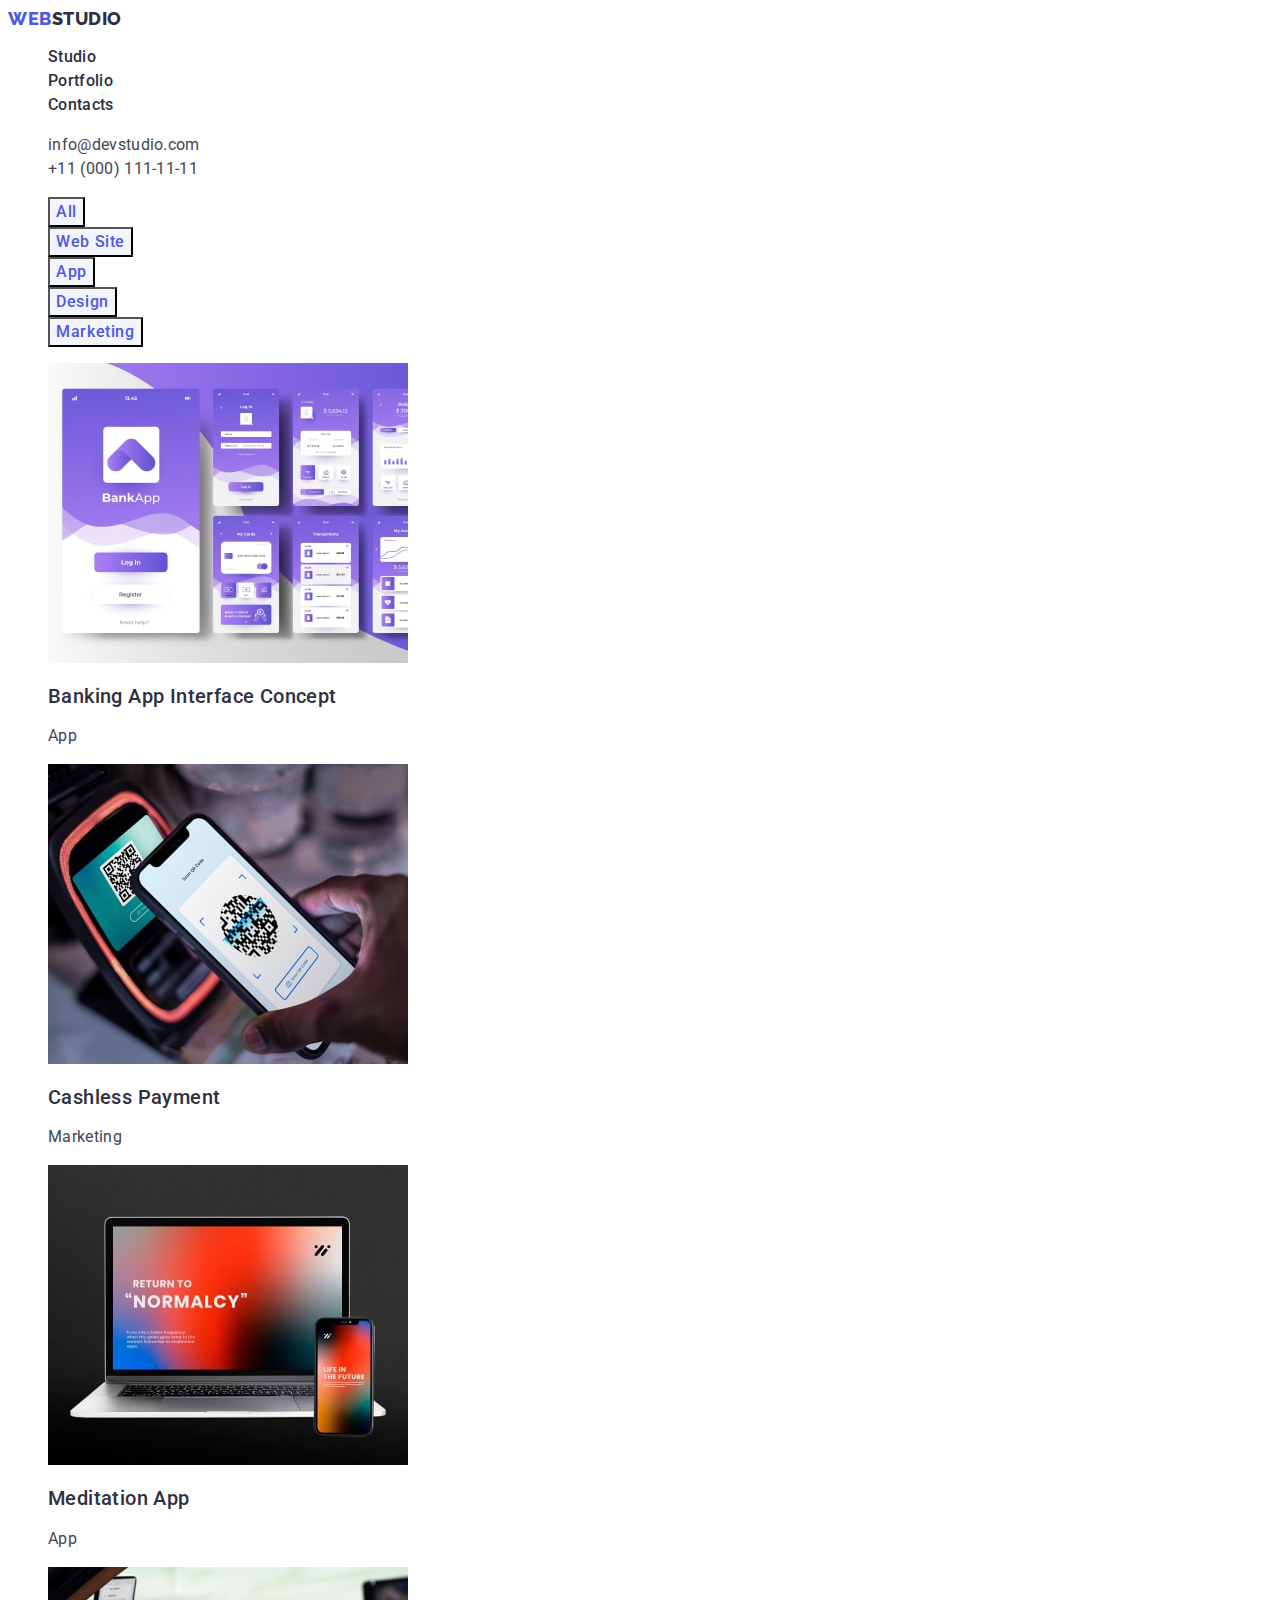
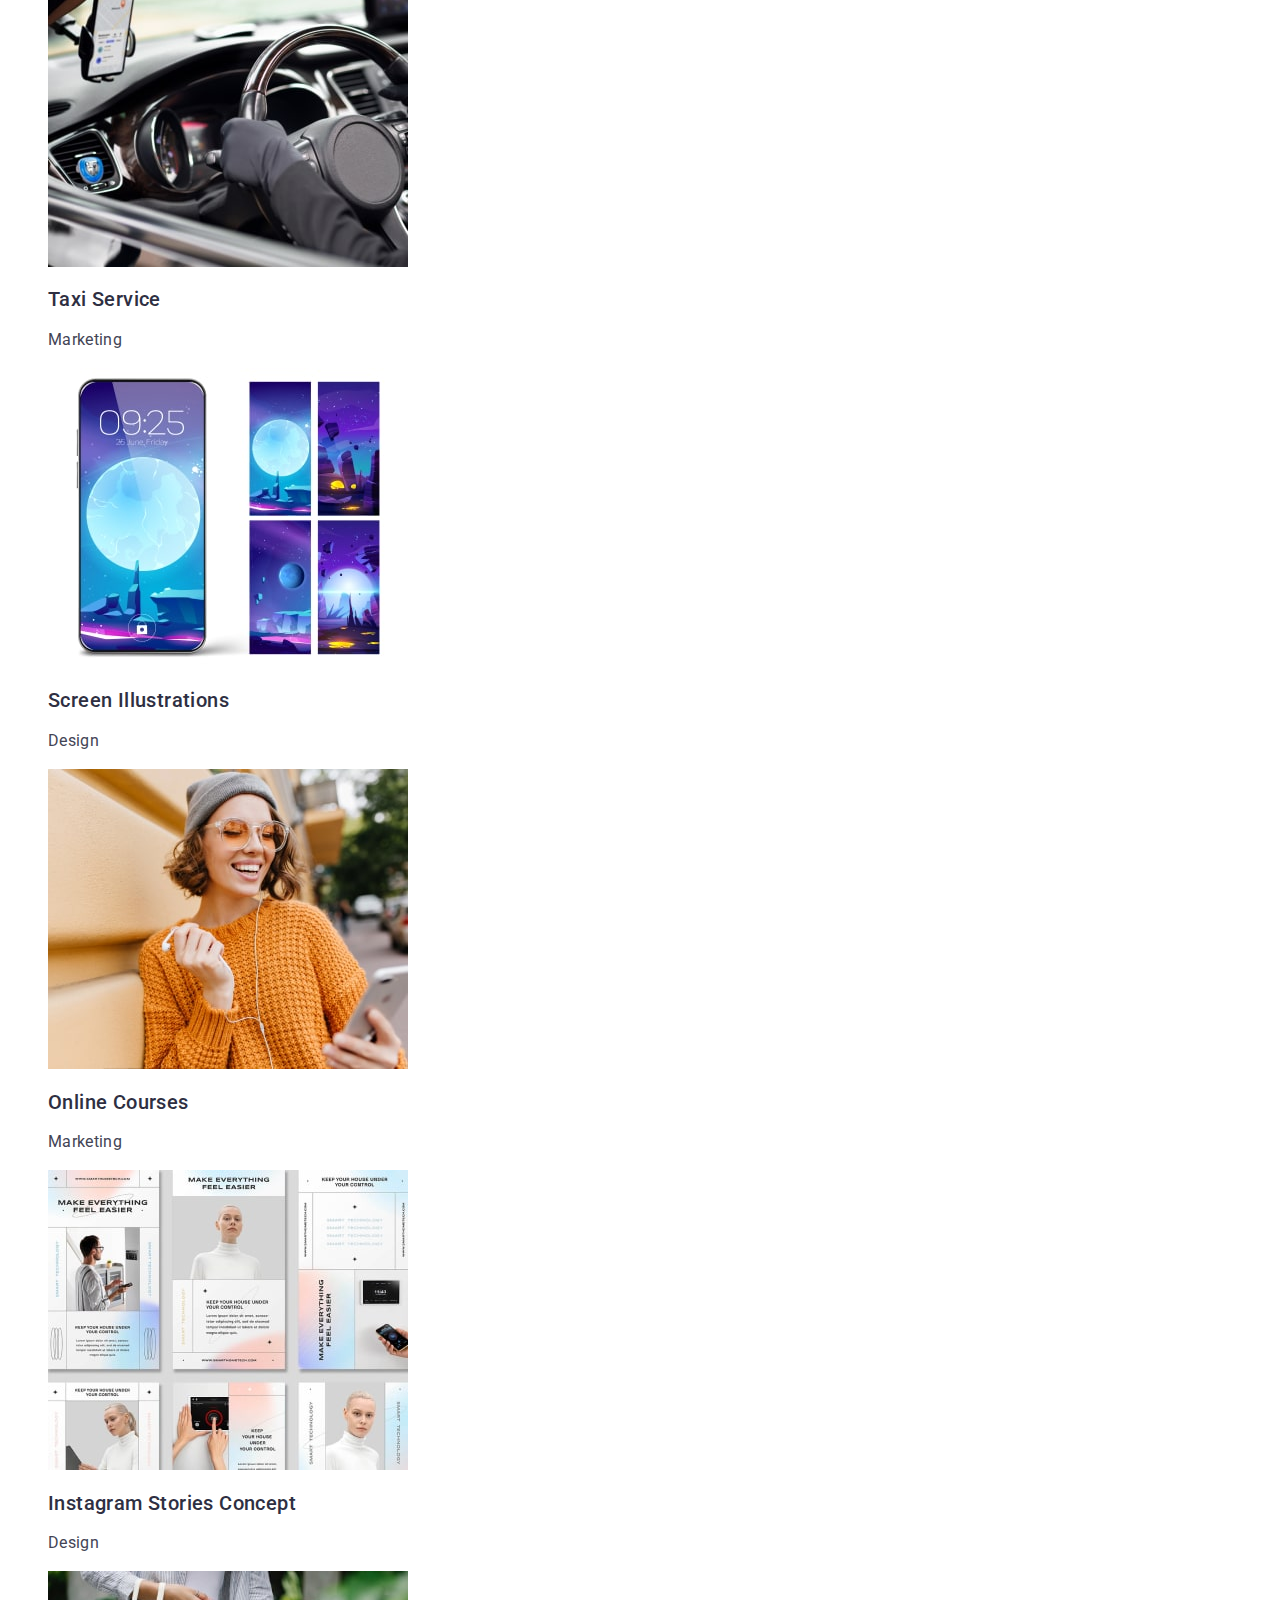
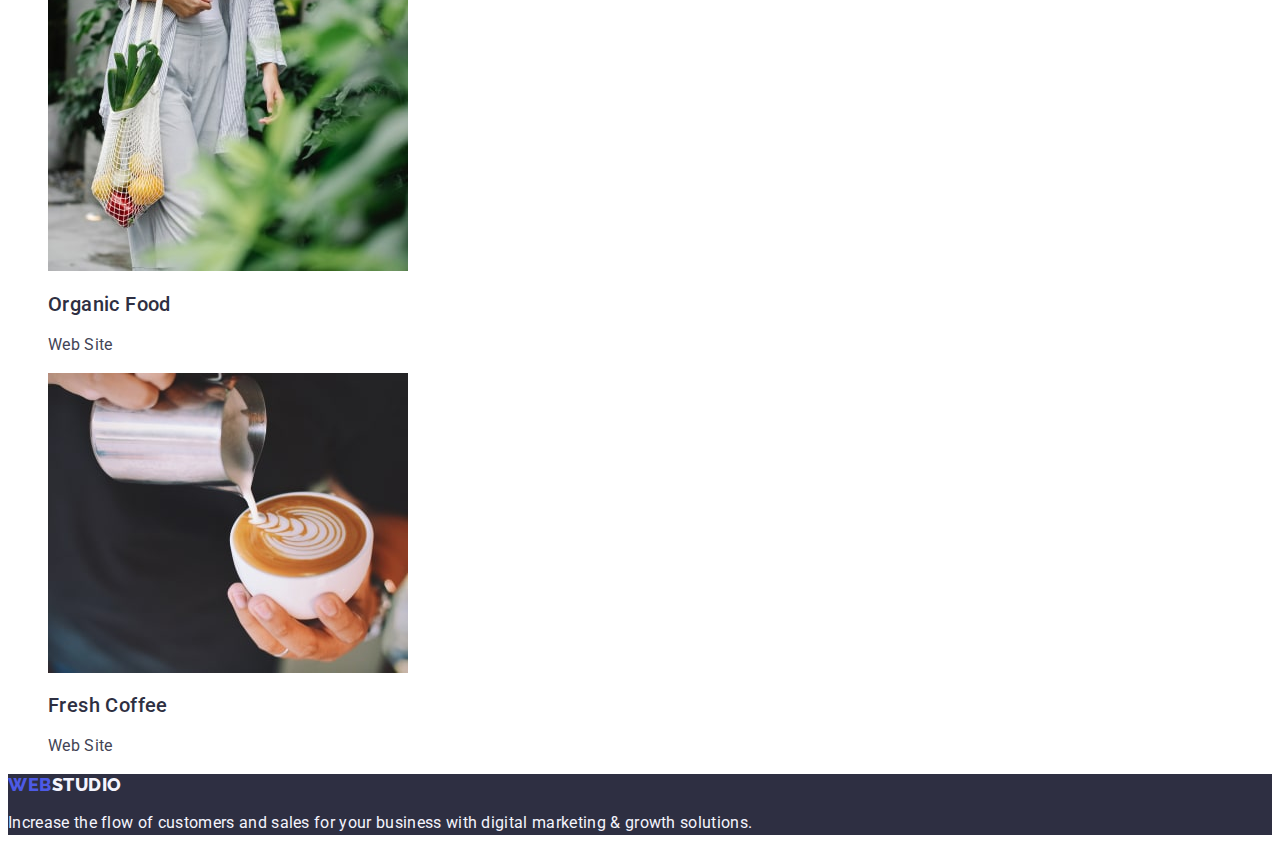
==== portfolio.html @ 7938ede4 "Initial commit" ====
<!DOCTYPE html>
<html lang="en">
  <head>
    <meta charset="UTF-8" />
    <meta http-equiv="X-UA-Compatible" content="IE=edge" />
    <meta name="viewport" content="width=device-width, initial-scale=1.0" />
    <link rel="preconnect" href="https://fonts.googleapis.com" />
    <link rel="preconnect" href="https://fonts.gstatic.com" crossorigin />
    <link
      href="https://fonts.googleapis.com/css2?family=Raleway:wght@800&family=Roboto:ital,wght@0,400;0,500;0,900;1,700&display=swap"
      rel="stylesheet"
    />
    <link rel="stylesheet" href="./css/styles.css" />
    <title>Студія</title>
  </head>
  <body>
    <header>
      <nav class="nav">
        <a class="header-logo link" href="./index.html"
          >Web<span class="header-logo-studio">Studio</span>
        </a>
        <ul class="header-list list">
          <li>
            <a class="navigation-link link" href="./index.html">Studio</a>
          </li>
          <li>
            <a class="navigation-link link" href="./portfolio.html"
              >Portfolio</a
            >
          </li>
          <li><a class="navigation-link link" href="">Contacts</a></li>
        </ul>
      </nav>
      <address class="header-address">
        <ul class="address-list list">
          <li>
            <a class="contacts-link link" href="mailto:info@devstudio.com"
              >info@devstudio.com</a
            >
          </li>
          <li>
            <a class="contacts-link link" href="tel:+110001111111"
              >+11 (000) 111-11-11</a
            >
          </li>
        </ul>
      </address>
    </header>
    <main>
      <section>
        <h1 class="portfolio-hero-header" hidden>Portfolio</h1>
        <ul class="filters-list list">
          <li>
            <button type="button" class="portfolio-button">All</button>
          </li>
          <li>
            <button type="button" class="portfolio-button">Web Site</button>
          </li>
          <li>
            <button type="button" class="portfolio-button">App</button>
          </li>
          <li>
            <button type="button" class="portfolio-button">Design</button>
          </li>
          <li>
            <button type="button" class="portfolio-button">Marketing</button>
          </li>
        </ul>
        <ul class="portfolio-projects-list list">
          <li>
            <a href="" class="portfolio-projets-item link"
              ><img
                src="./images/row1-img1-min.jpg"
                alt="project"
                width="360"
                height="300"
              />
              <h2 class="project-item-header">Banking App Interface Concept</h2>
              <p class="project-item-text">App</p>
            </a>
          </li>
          <li>
            <a href="" class="portfolio-projets-item link">
              <img
                src="./images/row1-img2-min.jpg"
                alt="project"
                width="360"
                height="300"
              />
              <h2 class="project-item-header">Cashless Payment</h2>
              <p class="project-item-text">Marketing</p>
            </a>
          </li>
          <li>
            <a href="" class="portfolio-projets-item link">
              <img
                src="./images/row1-img3-min.jpg"
                alt="project"
                width="360"
                height="300"
              />
              <h2 class="project-item-header">Meditation App</h2>
              <p class="project-item-text">App</p>
            </a>
          </li>
          <li>
            <a href="" class="portfolio-projets-item link"
              ><img
                src="./images/row2-img1-min.jpg"
                alt="project"
                width="360"
                height="300"
              />
              <h2 class="project-item-header">Taxi Service</h2>
              <p class="project-item-text">Marketing</p></a
            >
          </li>
          <li>
            <a href="" class="portfolio-projets-item link"
              ><img
                src="./images/row2-img2-min.jpg"
                alt="project"
                width="360"
                height="300"
              />
              <h2 class="project-item-header">Screen Illustrations</h2>
              <p class="project-item-text">Design</p></a
            >
          </li>
          <li>
            <a href="" class="portfolio-projets-item link"
              ><img
                src="./images/row2-img3-min.jpg"
                alt="project"
                width="360"
                height="300"
              />
              <h2 class="project-item-header">Online Courses</h2>
              <p class="project-item-text">Marketing</p></a
            >
          </li>
          <li>
            <a href="" class="portfolio-projets-item link"
              ><img
                src="./images/row3-img1-min.jpg"
                alt="project"
                width="360"
                height="300"
              />
              <h2 class="project-item-header">Instagram Stories Concept</h2>
              <p class="project-item-text">Design</p></a
            >
          </li>
          <li>
            <a href="" class="portfolio-projets-item link">
              <img
                src="./images/row3-img2-min.jpg"
                alt="project"
                width="360"
                height="300"
              />
              <h2 class="project-item-header">Organic Food</h2>
              <p class="project-item-text">Web Site</p>
            </a>
          </li>
          <li>
            <a href="" class="portfolio-projets-item link">
              <img
                src="./images/row3-img3-min.jpg"
                alt="project"
                width="360"
                height="300"
              />
              <h2 class="project-item-header">Fresh Coffee</h2>
              <p class="project-item-text">Web Site</p></a
            >
          </li>
        </ul>
      </section>
    </main>
    <footer class="footer">
      <a class="header-logo link" href="./index.html"
        >Web<span class="footer-logo-studio">Studio</span></a
      >
      <p class="footer-text">
        Increase the flow of customers and sales for your business with digital
        marketing & growth solutions.
      </p>
    </footer>
  </body>
</html>
---- css/styles.css ----
:root {
  --color-navy-blue: #2e2f42;
  --color-cloud: #f4f4fd;
  --color-white: #ffffff;
  --color-ocean: #404bbf;
  --color-iris: #4d5ae5;
  --color-slate: #434455;
}

body {
  font-family: "Roboto", sans-serif;
  color: var(--color-slate);
  background-color: var(--color-white);
}
/* inherit - наследование свойств родителя */
.list {
  list-style: none;
}

.link {
  text-decoration: none;
}

.header-logo {
  font-family: "Raleway", sans-serif;
  font-weight: 800;
  font-size: 18px;
  line-height: 1.17;
  /* display: flex;
  align-items: center; */
  letter-spacing: 0.03em;
  text-transform: uppercase;
  color: var(--color-iris);
}

.header-logo-studio {
  color: var(--color-navy-blue);
}
.navigation-link {
  font-weight: 500;
  font-size: 16px;
  line-height: 1.5;
  letter-spacing: 0.02em;
  color: var(--color-navy-blue);
}

.navigation-link:is(:hover, :focus) {
  color: var(--color-ocean);
}

.header-address {
  font-style: normal;
}
.contacts-link {
  font-family: "Roboto";
  /* font-weight: 400; */
  font-size: 16px;
  line-height: 1.5;
  letter-spacing: 0.02em;
  color: var(--color-slate);
}

.contacts-link:is(:hover, :focus) {
  color: var(--color-ocean);
}

.hero {
  /* width: 1440px;
  height: 600px;
  left: 0px;
  top: 72px; */
  background: var(--color-navy-blue);
}

.hero-title {
  font-weight: 700;
  font-size: 56px;
  line-height: 1.07;
  text-align: center;
  letter-spacing: 0.02em;
  text-transform: capitalize;
  color: var(--color-white);
}

.button {
  font-family: inherit;
  font-weight: 500;
  font-size: 16px;
  line-height: 1.5;
  letter-spacing: 0.04em;
  color: var(--color-white);
  background: var(--color-iris);
  cursor: pointer;
}

.button:is(:hover, :focus) {
  background: var(--color-ocean);
}

.advantages-title {
  font-weight: 500;
  font-size: 20px;
  line-height: 1.2;
  letter-spacing: 0.02em;
  color: var(--color-navy-blue);
}

.advantages-content {
  font-size: 16px;
  line-height: 1.5;
  letter-spacing: 0.02em;
  color: var(--color-slate);
}

.section-projects-header {
  font-weight: 700;
  font-size: 36px;
  line-height: 1.11;
  text-align: center;
  letter-spacing: 0.02em;
  text-transform: capitalize;
  color: var(--color-navy-blue);
}

.section-team {
  background-color: var(--color-cloud);
}

.team-main-header {
  font-weight: 700;
  font-size: 36px;
  line-height: 1.11;
  text-align: center;
  letter-spacing: 0.02em;
  text-transform: capitalize;
  color: var(--color-navy-blue);
}

.team-list-item {
  background-color: var(--color-white);
}

.team-item-header {
  font-weight: 500;
  font-size: 20px;
  line-height: 1.2;
  /* text-align: center; */
  letter-spacing: 0.02em;
  color: var(--color-navy-blue);
}

.team-item-text {
  /* font-weight: 400; */
  font-size: 16px;
  line-height: 1.5;
  /* text-align: center; */
  letter-spacing: 0.02em;
  color: var(--color-slate);
}

.footer {
  background: var(--color-navy-blue);
}

.footer-logo-studio {
  color: var(--color-cloud);
}

.footer-text {
  /* font-weight: 400; */
  font-size: 16px;
  line-height: 1.5;
  letter-spacing: 0.02em;
  color: var(--color-cloud);
}

/* portfolio */
.portfolio-hero-header {
}
.filters-header {
}
.filters-list {
}

.portfolio-button {
  font-family: "Roboto", sans-serif;
  font-weight: 500;
  font-size: 16px;
  line-height: 1.5;
  /* display: flex;
  align-items: center;
  text-align: center; */
  letter-spacing: 0.04em;
  /* IRIS */
  color: var(--color-iris);
  background: var(--color-cloud);
  cursor: pointer;
}

.portfolio-button:is(:hover, :focus) {
  color: var(--color-white);

  background: var(--color-ocean);
}

.portfolio-projects-header {
}
.portfolio-projects-list {
}
.portfolio-projets-item {
}
.project-item-header {
  font-weight: 500;
  font-size: 20px;
  line-height: 1.2;
  letter-spacing: 0.02em;
  color: var(--color-navy-blue);
}
.project-item-text {
  font-size: 16px;
  line-height: 1.5;
  letter-spacing: 0.02em;
  color: var(--color-slate);
}
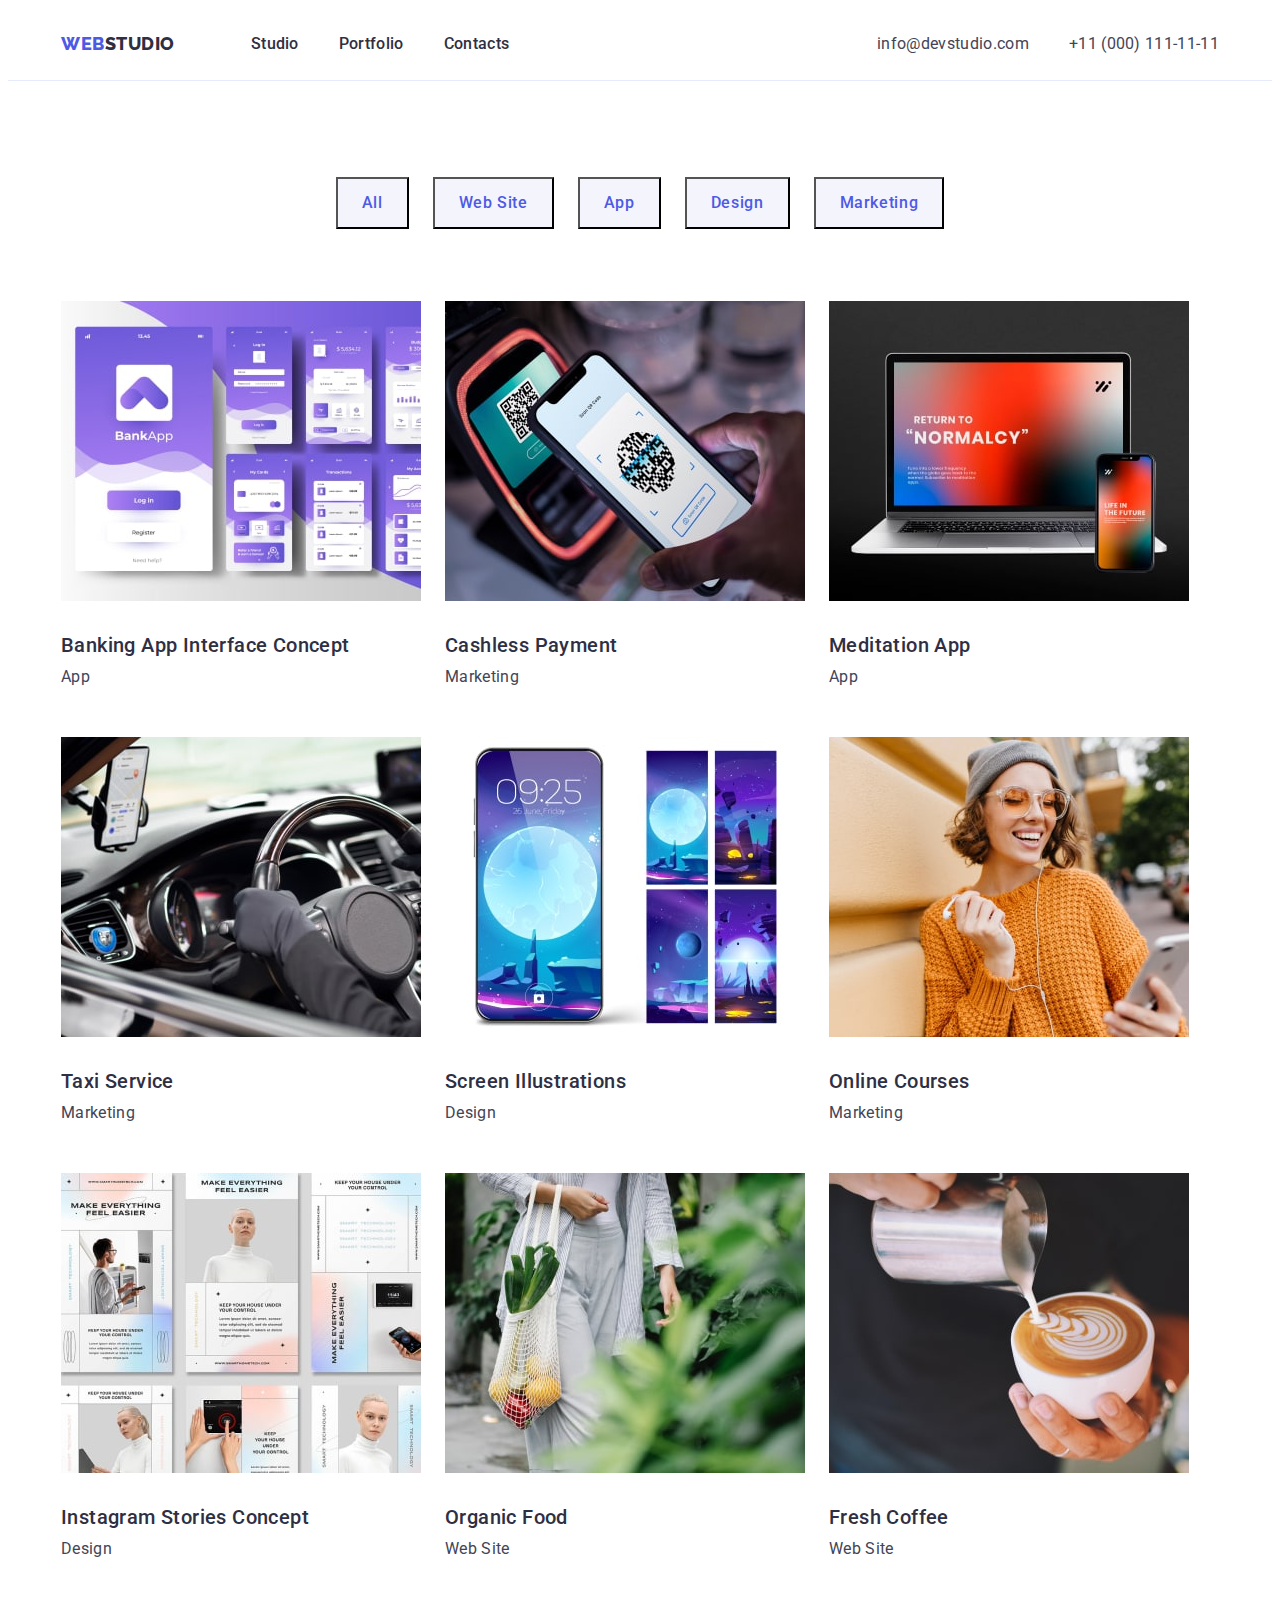
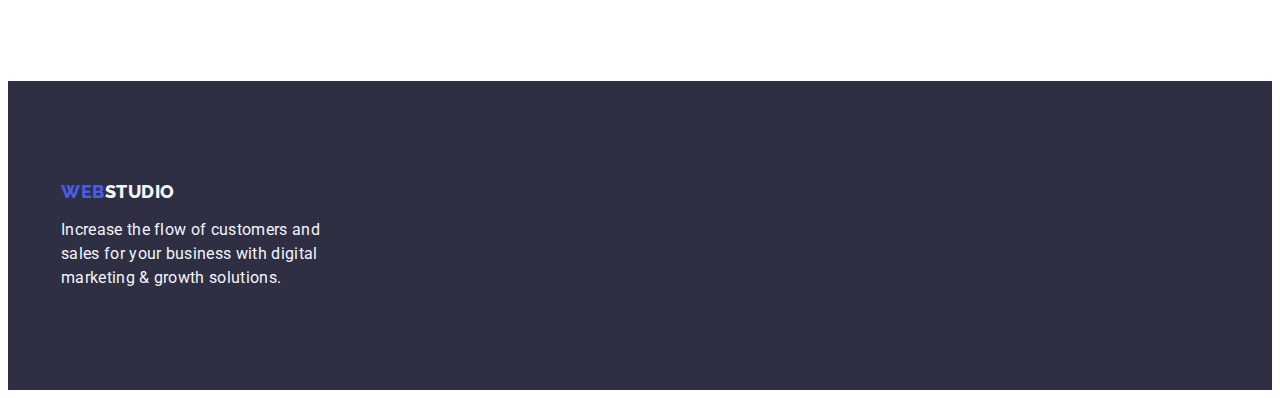
==== commit 093347ff: "test1" ====
--- a/portfolio.html
+++ b/portfolio.html
@@ -7,185 +7,201 @@
     <link rel="preconnect" href="https://fonts.googleapis.com" />
     <link rel="preconnect" href="https://fonts.gstatic.com" crossorigin />
     <link
-      href="https://fonts.googleapis.com/css2?family=Raleway:wght@800&family=Roboto:ital,wght@0,400;0,500;0,900;1,700&display=swap"
+      href="https://fonts.googleapis.com/css2?family=Raleway:wght@800&family=Roboto:wght@400;500;700;900&display=swap"
       rel="stylesheet"
     />
+    <link
+      rel="stylesheet"
+      href="https://cdnjs.cloudflare.com/ajax/libs/modern-normalize/1.1.0/modern-normalize.min.css"
+      integrity="sha512-wpPYUAdjBVSE4KJnH1VR1HeZfpl1ub8YT/NKx4PuQ5NmX2tKuGu6U/JRp5y+Y8XG2tV+wKQpNHVUX03MfMFn9Q=="
+      crossorigin="anonymous"
+      referrerpolicy="no-referrer"
+    />
+
     <link rel="stylesheet" href="./css/styles.css" />
     <title>Студія</title>
   </head>
   <body>
-    <header>
-      <nav class="nav">
-        <a class="header-logo link" href="./index.html"
-          >Web<span class="header-logo-studio">Studio</span>
-        </a>
-        <ul class="header-list list">
-          <li>
-            <a class="navigation-link link" href="./index.html">Studio</a>
-          </li>
-          <li>
-            <a class="navigation-link link" href="./portfolio.html"
-              >Portfolio</a
-            >
-          </li>
-          <li><a class="navigation-link link" href="">Contacts</a></li>
-        </ul>
-      </nav>
-      <address class="header-address">
-        <ul class="address-list list">
-          <li>
-            <a class="contacts-link link" href="mailto:info@devstudio.com"
-              >info@devstudio.com</a
-            >
-          </li>
-          <li>
-            <a class="contacts-link link" href="tel:+110001111111"
-              >+11 (000) 111-11-11</a
-            >
-          </li>
-        </ul>
-      </address>
+    <header class="header">
+      <div class="container header-style">
+        <nav class="nav">
+          <a class="header-logo link" href="./index.html"
+            >Web<span class="header-logo-studio">Studio</span>
+          </a>
+          <ul class="header-list list">
+            <li class="item">
+              <a class="navigation-link link" href="./index.html">Studio</a>
+            </li>
+            <li class="item">
+              <a class="navigation-link link" href="./portfolio.html"
+                >Portfolio</a
+              >
+            </li class="item">
+            <li><a class="navigation-link link" href="">Contacts</a></li>
+          </ul>
+        </nav>
+        <address class="header-address">
+          <ul class="address-list list">
+            <li class="item">
+              <a class="contacts-link link" href="mailto:info@devstudio.com"
+                >info@devstudio.com</a
+              >
+            </li>
+            <li class="item">
+              <a class="contacts-link link" href="tel:+110001111111"
+                >+11 (000) 111-11-11</a
+              >
+            </li>
+          </ul>
+        </address>
+      </div>
     </header>
     <main>
-      <section>
-        <h1 class="portfolio-hero-header" hidden>Portfolio</h1>
-        <ul class="filters-list list">
-          <li>
-            <button type="button" class="portfolio-button">All</button>
-          </li>
-          <li>
-            <button type="button" class="portfolio-button">Web Site</button>
-          </li>
-          <li>
-            <button type="button" class="portfolio-button">App</button>
-          </li>
-          <li>
-            <button type="button" class="portfolio-button">Design</button>
-          </li>
-          <li>
-            <button type="button" class="portfolio-button">Marketing</button>
-          </li>
-        </ul>
-        <ul class="portfolio-projects-list list">
-          <li>
-            <a href="" class="portfolio-projets-item link"
-              ><img
-                src="./images/row1-img1-min.jpg"
-                alt="project"
-                width="360"
-                height="300"
-              />
-              <h2 class="project-item-header">Banking App Interface Concept</h2>
-              <p class="project-item-text">App</p>
-            </a>
-          </li>
-          <li>
-            <a href="" class="portfolio-projets-item link">
-              <img
-                src="./images/row1-img2-min.jpg"
-                alt="project"
-                width="360"
-                height="300"
-              />
-              <h2 class="project-item-header">Cashless Payment</h2>
-              <p class="project-item-text">Marketing</p>
-            </a>
-          </li>
-          <li>
-            <a href="" class="portfolio-projets-item link">
-              <img
-                src="./images/row1-img3-min.jpg"
-                alt="project"
-                width="360"
-                height="300"
-              />
-              <h2 class="project-item-header">Meditation App</h2>
-              <p class="project-item-text">App</p>
-            </a>
-          </li>
-          <li>
-            <a href="" class="portfolio-projets-item link"
-              ><img
-                src="./images/row2-img1-min.jpg"
-                alt="project"
-                width="360"
-                height="300"
-              />
-              <h2 class="project-item-header">Taxi Service</h2>
-              <p class="project-item-text">Marketing</p></a
-            >
-          </li>
-          <li>
-            <a href="" class="portfolio-projets-item link"
-              ><img
-                src="./images/row2-img2-min.jpg"
-                alt="project"
-                width="360"
-                height="300"
-              />
-              <h2 class="project-item-header">Screen Illustrations</h2>
-              <p class="project-item-text">Design</p></a
-            >
-          </li>
-          <li>
-            <a href="" class="portfolio-projets-item link"
-              ><img
-                src="./images/row2-img3-min.jpg"
-                alt="project"
-                width="360"
-                height="300"
-              />
-              <h2 class="project-item-header">Online Courses</h2>
-              <p class="project-item-text">Marketing</p></a
-            >
-          </li>
-          <li>
-            <a href="" class="portfolio-projets-item link"
-              ><img
-                src="./images/row3-img1-min.jpg"
-                alt="project"
-                width="360"
-                height="300"
-              />
-              <h2 class="project-item-header">Instagram Stories Concept</h2>
-              <p class="project-item-text">Design</p></a
-            >
-          </li>
-          <li>
-            <a href="" class="portfolio-projets-item link">
-              <img
-                src="./images/row3-img2-min.jpg"
-                alt="project"
-                width="360"
-                height="300"
-              />
-              <h2 class="project-item-header">Organic Food</h2>
-              <p class="project-item-text">Web Site</p>
-            </a>
-          </li>
-          <li>
-            <a href="" class="portfolio-projets-item link">
-              <img
-                src="./images/row3-img3-min.jpg"
-                alt="project"
-                width="360"
-                height="300"
-              />
-              <h2 class="project-item-header">Fresh Coffee</h2>
-              <p class="project-item-text">Web Site</p></a
-            >
-          </li>
-        </ul>
+      <section class="portfolio-projects-section">
+        <div class="container">
+          <h1 class="visually-hidden">Portfolio</h1>
+          <ul class="filters-list list">
+            <li>
+              <button type="button" class="portfolio-button">All</button>
+            </li>
+            <li>
+              <button type="button" class="portfolio-button">Web Site</button>
+            </li>
+            <li>
+              <button type="button" class="portfolio-button">App</button>
+            </li>
+            <li>
+              <button type="button" class="portfolio-button">Design</button>
+            </li>
+            <li>
+              <button type="button" class="portfolio-button">Marketing</button>
+            </li>
+          </ul>
+          <ul class="portfolio-projects-list list">
+            <li class = "item-portfolio">
+              <a href="" class="portfolio-projets-item link"
+                ><img
+                  src="./images/row1-img1-min.jpg"
+                  alt="project"
+                  width="360"
+                  height="300"
+                />
+                <h2 class="project-item-header">Banking App Interface Concept</h2>
+                <p class="project-item-text">App</p>
+              </a>
+            </li>
+            <li class = "item-portfolio">
+              <a href="" class="portfolio-projets-item link">
+                <img
+                  src="./images/row1-img2-min.jpg"
+                  alt="project"
+                  width="360"
+                  height="300"
+                />
+                <h2 class="project-item-header">Cashless Payment</h2>
+                <p class="project-item-text">Marketing</p>
+              </a>
+            </li>
+            <li class = "item-portfolio">
+              <a href="" class="portfolio-projets-item link">
+                <img
+                  src="./images/row1-img3-min.jpg"
+                  alt="project"
+                  width="360"
+                  height="300"
+                />
+                <h2 class="project-item-header">Meditation App</h2>
+                <p class="project-item-text">App</p>
+              </a>
+            </li>
+            <li class = "item-portfolio">
+              <a href="" class="portfolio-projets-item link"
+                ><img
+                  src="./images/row2-img1-min.jpg"
+                  alt="project"
+                  width="360"
+                  height="300"
+                />
+                <h2 class="project-item-header">Taxi Service</h2>
+                <p class="project-item-text">Marketing</p></a
+              >
+            </li>
+            <li class = "item-portfolio">
+              <a href="" class="portfolio-projets-item link"
+                ><img
+                  src="./images/row2-img2-min.jpg"
+                  alt="project"
+                  width="360"
+                  height="300"
+                />
+                <h2 class="project-item-header">Screen Illustrations</h2>
+                <p class="project-item-text">Design</p></a
+              >
+            </li>
+            <li class = "item-portfolio">
+              <a href="" class="portfolio-projets-item link"
+                ><img
+                  src="./images/row2-img3-min.jpg"
+                  alt="project"
+                  width="360"
+                  height="300"
+                />
+                <h2 class="project-item-header">Online Courses</h2>
+                <p class="project-item-text">Marketing</p></a
+              >
+            </li>
+            <li class = "item-portfolio">
+              <a href="" class="portfolio-projets-item link"
+                ><img
+                  src="./images/row3-img1-min.jpg"
+                  alt="project"
+                  width="360"
+                  height="300"
+                />
+                <h2 class="project-item-header">Instagram Stories Concept</h2>
+                <p class="project-item-text">Design</p></a
+              >
+            </li>
+            <li class = "item-portfolio">
+              <a href="" class="portfolio-projets-item link">
+                <img
+                  src="./images/row3-img2-min.jpg"
+                  alt="project"
+                  width="360"
+                  height="300"
+                />
+                <h2 class="project-item-header">Organic Food</h2>
+                <p class="project-item-text">Web Site</p>
+              </a>
+            </li>
+            <li class = "item-portfolio">
+              <a href="" class="portfolio-projets-item link">
+                <img
+                  src="./images/row3-img3-min.jpg"
+                  alt="project"
+                  width="360"
+                  height="300"
+                />
+                <h2 class="project-item-header">Fresh Coffee</h2>
+                <p class="project-item-text">Web Site</p></a
+              >
+            </li>
+          </ul>
+        </div>
       </section>
     </main>
     <footer class="footer">
-      <a class="header-logo link" href="./index.html"
-        >Web<span class="footer-logo-studio">Studio</span></a
-      >
-      <p class="footer-text">
-        Increase the flow of customers and sales for your business with digital
-        marketing & growth solutions.
-      </p>
+      <div class="container">
+        <div class="footer-block">
+          <a class="header-logo link" href="./index.html"
+            >Web<span class="footer-logo-studio">Studio</span></a
+          >
+          <p class="footer-text">
+            Increase the flow of customers and sales for your business with
+            digital marketing & growth solutions.
+          </p>
+        </div>
+      </div>
     </footer>
   </body>
 </html>
--- a/css/styles.css
+++ b/css/styles.css
@@ -7,6 +7,33 @@
   --color-slate: #434455;
 }
 
+p,
+h1,
+h2,
+h3,
+h4,
+h5,
+h6 {
+  margin: 0;
+}
+
+ul {
+  margin: 0;
+  padding-left: 0;
+}
+
+button {
+  cursor: pointer;
+}
+
+address {
+  font-style: normal;
+}
+
+img {
+  display: block;
+}
+
 body {
   font-family: "Roboto", sans-serif;
   color: var(--color-slate);
@@ -21,6 +48,50 @@
   text-decoration: none;
 }
 
+.visually-hidden {
+  position: absolute;
+  width: 1px;
+  height: 1px;
+  margin: -1px;
+  border: 0;
+  padding: 0;
+  white-space: nowrap;
+  clip-path: inset(100%);
+  clip: rect(0 0 0 0);
+  overflow: hidden;
+}
+
+.header {
+  border-bottom: 1px solid #e7e9fc;
+}
+
+.header-style,
+.nav,
+.header-list,
+.address-list {
+  display: flex;
+  align-items: center;
+  justify-content: space-between;
+}
+
+.header-list {
+  margin-left: 76px;
+}
+.header-list .item:not(:last-child) {
+  margin-right: 40px;
+}
+
+/* .header-list .item:last-child {
+  margin-right: 0;
+} */
+.container {
+  width: 1158px;
+  padding-left: 15px;
+  padding-right: 15px;
+  margin: 0 auto;
+
+  /* outline: 1px solid red; */
+}
 .header-logo {
   font-family: "Raleway", sans-serif;
   font-weight: 800;
@@ -37,6 +108,10 @@
   color: var(--color-navy-blue);
 }
 .navigation-link {
+  display: block;
+  padding-top: 24px;
+  padding-bottom: 24px;
+
   font-weight: 500;
   font-size: 16px;
   line-height: 1.5;
@@ -49,7 +124,12 @@
 }
 
 .header-address {
+  margin-left: auto;
   font-style: normal;
+}
+
+.address-list .item + .item {
+  margin-left: 40px;
 }
 .contacts-link {
   font-family: "Roboto";
@@ -69,20 +149,29 @@
   height: 600px;
   left: 0px;
   top: 72px; */
+  height: 600px;
+  /* padding-top: 188px;
+  padding-bottom: 188px; */
+  text-align: center;
   background: var(--color-navy-blue);
 }
 
 .hero-title {
+  display: block;
+  width: 496px;
+  margin: 0 auto;
+  padding-top: 188px;
   font-weight: 700;
   font-size: 56px;
   line-height: 1.07;
-  text-align: center;
-  letter-spacing: 0.02em;
-  text-transform: capitalize;
+
+  letter-spacing: 0.02em;
+  /* text-transform: capitalize; */
   color: var(--color-white);
 }
 
 .button {
+  margin-top: 48px;
   font-family: inherit;
   font-weight: 500;
   font-size: 16px;
@@ -97,7 +186,18 @@
   background: var(--color-ocean);
 }
 
+.advantages-list {
+  display: flex;
+  justify-content: space-between;
+  padding: 120px 0;
+}
+
+.advantages-item {
+  display: block;
+  width: 264px;
+}
 .advantages-title {
+  margin-bottom: 8px;
   font-weight: 500;
   font-size: 20px;
   line-height: 1.2;
@@ -113,6 +213,7 @@
 }
 
 .section-projects-header {
+  margin-bottom: 72px;
   font-weight: 700;
   font-size: 36px;
   line-height: 1.11;
@@ -122,8 +223,15 @@
   color: var(--color-navy-blue);
 }
 
+.section-projects-list {
+  display: flex;
+  justify-content: space-between;
+  margin-bottom: 120px;
+}
+
 .section-team {
   background-color: var(--color-cloud);
+  padding: 120px 0;
 }
 
 .team-main-header {
@@ -136,6 +244,10 @@
   color: var(--color-navy-blue);
 }
 
+.team-list {
+  display: flex;
+  justify-content: space-between;
+}
 .team-list-item {
   background-color: var(--color-white);
 }
@@ -144,7 +256,7 @@
   font-weight: 500;
   font-size: 20px;
   line-height: 1.2;
-  /* text-align: center; */
+  text-align: center;
   letter-spacing: 0.02em;
   color: var(--color-navy-blue);
 }
@@ -153,7 +265,7 @@
   /* font-weight: 400; */
   font-size: 16px;
   line-height: 1.5;
-  /* text-align: center; */
+  text-align: center;
   letter-spacing: 0.02em;
   color: var(--color-slate);
 }
@@ -162,11 +274,18 @@
   background: var(--color-navy-blue);
 }
 
+.footer-block {
+  display: block;
+  width: 264px;
+  padding: 100px 0;
+}
+
 .footer-logo-studio {
   color: var(--color-cloud);
 }
 
 .footer-text {
+  margin-top: 16px;
   /* font-weight: 400; */
   font-size: 16px;
   line-height: 1.5;
@@ -175,14 +294,23 @@
 }
 
 /* portfolio */
-.portfolio-hero-header {
-}
-.filters-header {
+.portfolio-projects-section {
+  padding-bottom: 120px;
 }
 .filters-list {
+  display: flex;
+  justify-content: center;
+  padding-top: 96px;
+  padding-bottom: 72px;
+}
+
+.filters-list li + li {
+  margin-left: 24px;
 }
 
 .portfolio-button {
+  padding: 12px 24px;
+
   font-family: "Roboto", sans-serif;
   font-weight: 500;
   font-size: 16px;
@@ -203,13 +331,28 @@
   background: var(--color-ocean);
 }
 
-.portfolio-projects-header {
-}
 .portfolio-projects-list {
-}
+  display: flex;
+  flex-wrap: wrap;
+}
+
+.item-portfolio {
+  margin-left: 24px;
+  margin-bottom: 48px;
+}
+
+.item-portfolio:nth-child(3n + 1) {
+  margin-left: 0;
+}
+
+.item-portfolio:nth-last-child(-n + 3) {
+  margin-bottom: 0;
+}
+
 .portfolio-projets-item {
 }
 .project-item-header {
+  margin-top: 32px;
   font-weight: 500;
   font-size: 20px;
   line-height: 1.2;
@@ -217,8 +360,9 @@
   color: var(--color-navy-blue);
 }
 .project-item-text {
-  font-size: 16px;
-  line-height: 1.5;
-  letter-spacing: 0.02em;
-  color: var(--color-slate);
-}
+  margin-top: 8px;
+  font-size: 16px;
+  line-height: 1.5;
+  letter-spacing: 0.02em;
+  color: var(--color-slate);
+}
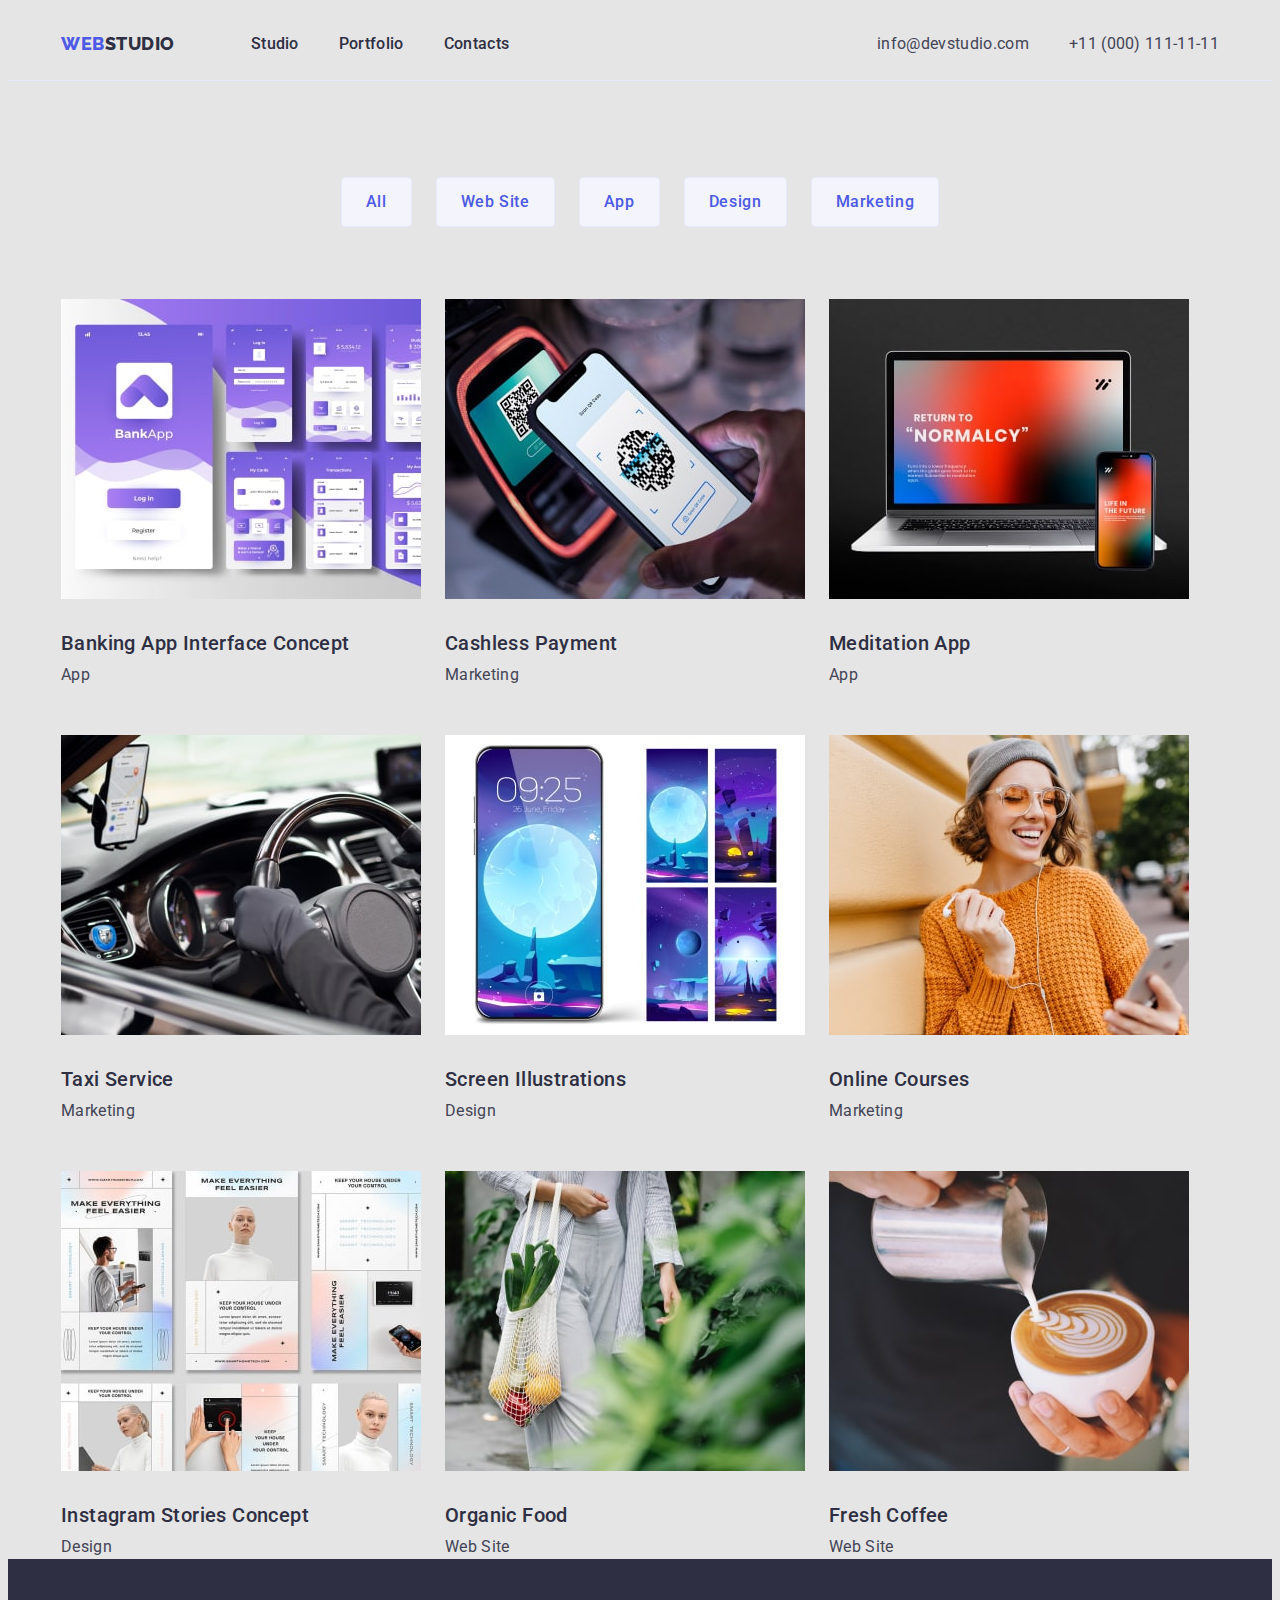
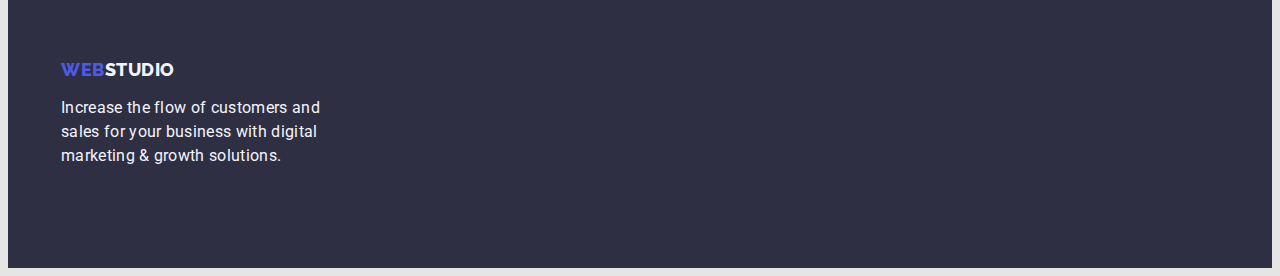
==== commit 6fed2c52: "test4" ====
--- a/portfolio.html
+++ b/portfolio.html
@@ -57,7 +57,7 @@
       </div>
     </header>
     <main>
-      <section class="portfolio-projects-section">
+      <section class="portfolio-projcts-section">
         <div class="container">
           <h1 class="visually-hidden">Portfolio</h1>
           <ul class="filters-list list">
--- a/css/styles.css
+++ b/css/styles.css
@@ -5,6 +5,7 @@
   --color-ocean: #404bbf;
   --color-iris: #4d5ae5;
   --color-slate: #434455;
+  --background-color: #e5e5e5;
 }
 
 p,
@@ -37,7 +38,7 @@
 body {
   font-family: "Roboto", sans-serif;
   color: var(--color-slate);
-  background-color: var(--color-white);
+  background-color: var(--background-color);
 }
 /* inherit - наследование свойств родителя */
 .list {
@@ -322,6 +323,8 @@
   /* IRIS */
   color: var(--color-iris);
   background: var(--color-cloud);
+  border: 1px solid #e7e9fc;
+  border-radius: 4px;
   cursor: pointer;
 }
 
@@ -337,6 +340,8 @@
 }
 
 .item-portfolio {
+  display: block;
+  width: 360px;
   margin-left: 24px;
   margin-bottom: 48px;
 }
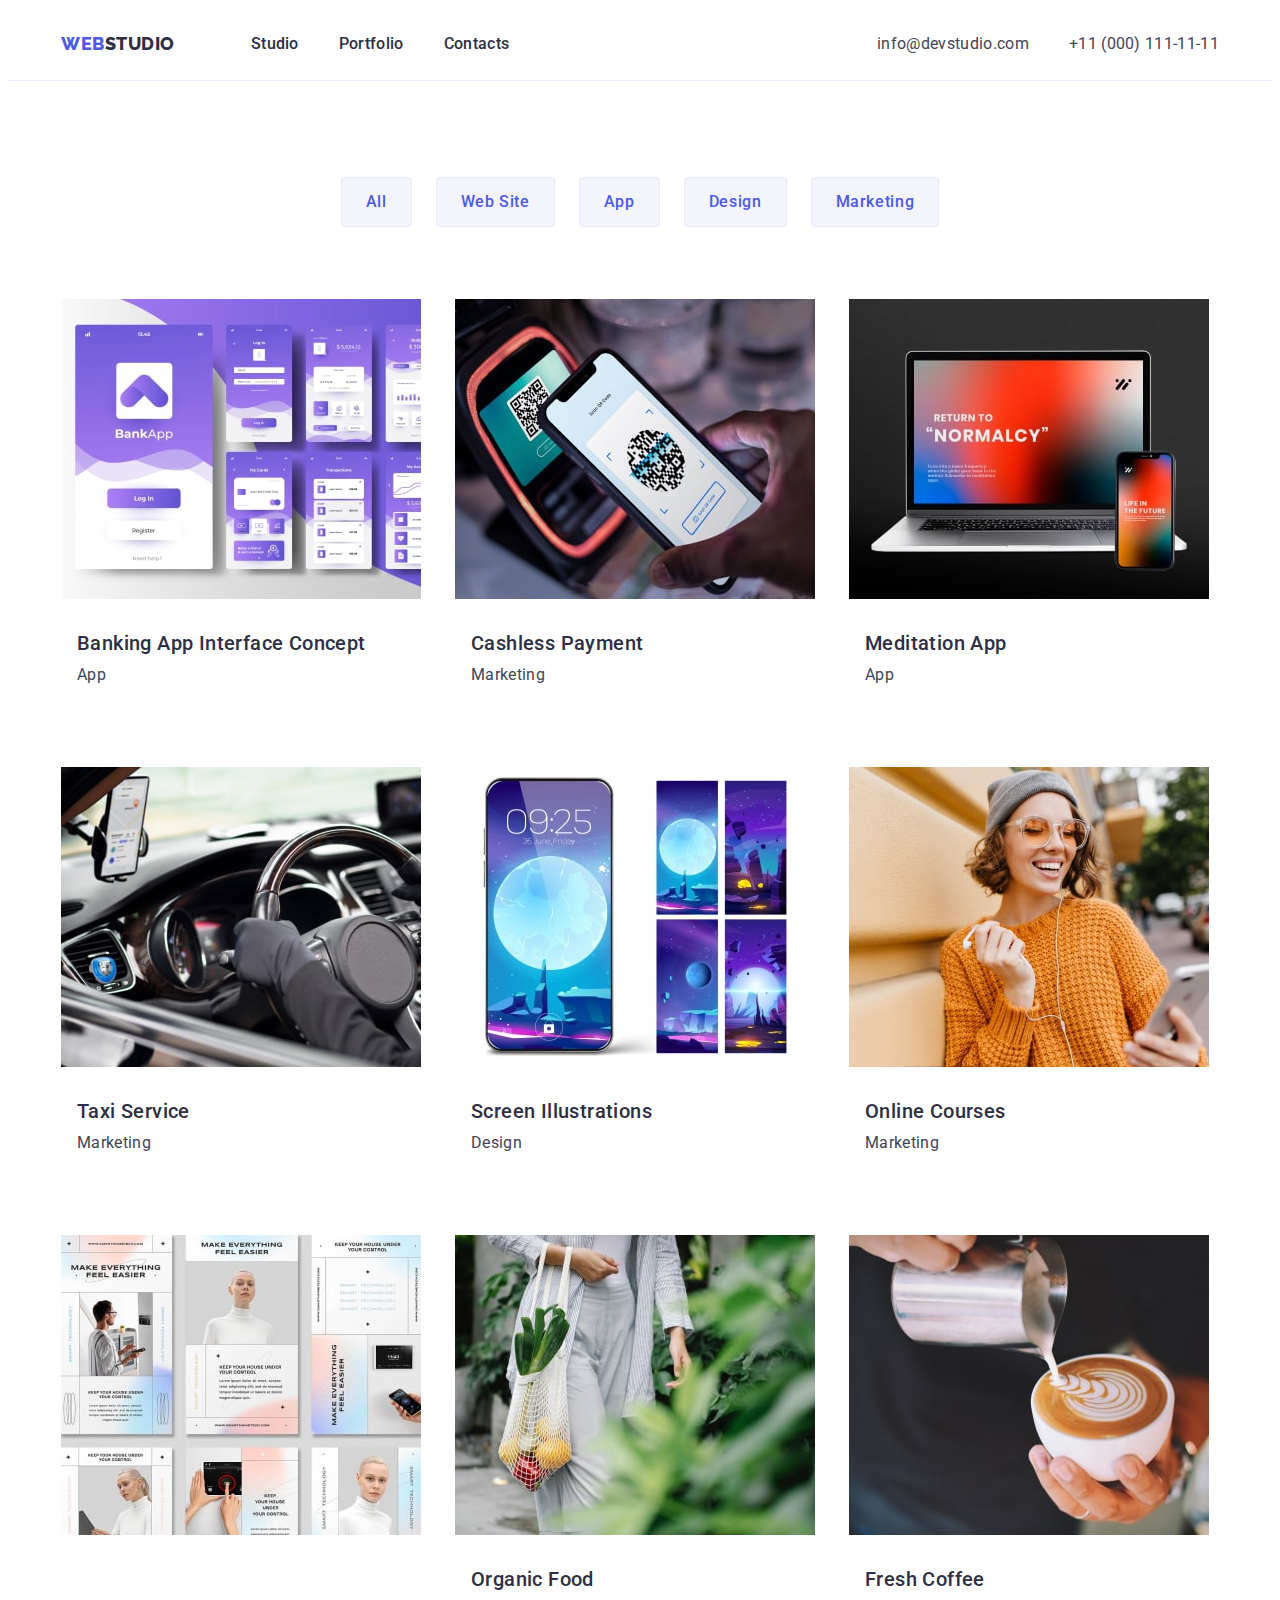
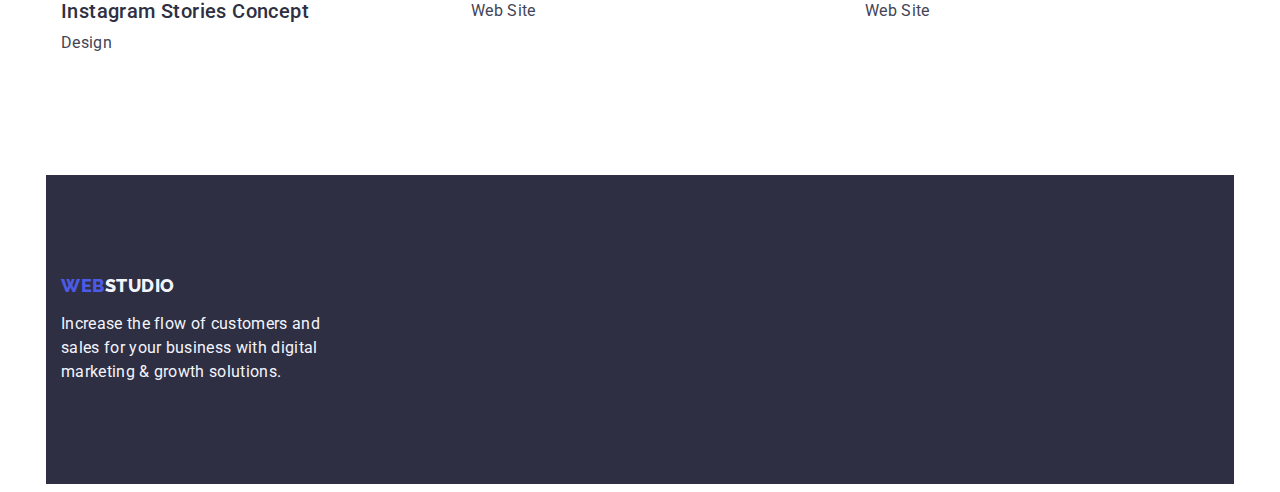
==== commit 4bb43e52: "test9" ====
--- a/portfolio.html
+++ b/portfolio.html
@@ -57,8 +57,8 @@
       </div>
     </header>
     <main>
-      <section class="portfolio-projcts-section">
-        <div class="container">
+      <section class="container portfolio-projects-section">
+        <!-- <div class="container"> -->
           <h1 class="visually-hidden">Portfolio</h1>
           <ul class="filters-list list">
             <li>
@@ -86,8 +86,10 @@
                   width="360"
                   height="300"
                 />
-                <h2 class="project-item-header">Banking App Interface Concept</h2>
-                <p class="project-item-text">App</p>
+                <div class="portfolio-item-container">
+                  <h2 class="project-item-header">Banking App Interface Concept</h2>
+                  <p class="project-item-text">App</p>
+                </div>
               </a>
             </li>
             <li class = "item-portfolio">
@@ -98,8 +100,10 @@
                   width="360"
                   height="300"
                 />
-                <h2 class="project-item-header">Cashless Payment</h2>
-                <p class="project-item-text">Marketing</p>
+                <div class="portfolio-item-container">
+                  <h2 class="project-item-header">Cashless Payment</h2>
+                  <p class="project-item-text">Marketing</p>
+                </div>
               </a>
             </li>
             <li class = "item-portfolio">
@@ -110,8 +114,10 @@
                   width="360"
                   height="300"
                 />
-                <h2 class="project-item-header">Meditation App</h2>
-                <p class="project-item-text">App</p>
+                <div class="portfolio-item-container">
+                  <h2 class="project-item-header">Meditation App</h2>
+                  <p class="project-item-text">App</p>
+                </div>
               </a>
             </li>
             <li class = "item-portfolio">
@@ -122,9 +128,11 @@
                   width="360"
                   height="300"
                 />
-                <h2 class="project-item-header">Taxi Service</h2>
-                <p class="project-item-text">Marketing</p></a
-              >
+                <div class="portfolio-item-container">
+                  <h2 class="project-item-header">Taxi Service</h2>
+                  <p class="project-item-text">Marketing</p>
+                </div>  
+              </a>
             </li>
             <li class = "item-portfolio">
               <a href="" class="portfolio-projets-item link"
@@ -134,9 +142,11 @@
                   width="360"
                   height="300"
                 />
-                <h2 class="project-item-header">Screen Illustrations</h2>
-                <p class="project-item-text">Design</p></a
-              >
+                <div class="portfolio-item-container">
+                  <h2 class="project-item-header">Screen Illustrations</h2>
+                  <p class="project-item-text">Design</p>
+                </div>
+              </a>
             </li>
             <li class = "item-portfolio">
               <a href="" class="portfolio-projets-item link"
@@ -146,9 +156,11 @@
                   width="360"
                   height="300"
                 />
-                <h2 class="project-item-header">Online Courses</h2>
-                <p class="project-item-text">Marketing</p></a
-              >
+                <div class="portfolio-item-container">
+                  <h2 class="project-item-header">Online Courses</h2>
+                  <p class="project-item-text">Marketing</p>
+                </div>
+              </a>
             </li>
             <li class = "item-portfolio">
               <a href="" class="portfolio-projets-item link"
@@ -158,9 +170,11 @@
                   width="360"
                   height="300"
                 />
-                <h2 class="project-item-header">Instagram Stories Concept</h2>
-                <p class="project-item-text">Design</p></a
-              >
+                <div class="portfolio-item-container"></div>
+                  <h2 class="project-item-header">Instagram Stories Concept</h2>
+                  <p class="project-item-text">Design</p>
+                </div>
+              </a>
             </li>
             <li class = "item-portfolio">
               <a href="" class="portfolio-projets-item link">
@@ -170,8 +184,10 @@
                   width="360"
                   height="300"
                 />
-                <h2 class="project-item-header">Organic Food</h2>
-                <p class="project-item-text">Web Site</p>
+                <div class="portfolio-item-container">
+                  <h2 class="project-item-header">Organic Food</h2>
+                  <p class="project-item-text">Web Site</p>
+                </div>
               </a>
             </li>
             <li class = "item-portfolio">
@@ -182,26 +198,29 @@
                   width="360"
                   height="300"
                 />
-                <h2 class="project-item-header">Fresh Coffee</h2>
-                <p class="project-item-text">Web Site</p></a
-              >
-            </li>
-          </ul>
-        </div>
+                <div class="portfolio-item-container">
+                  <h2 class="project-item-header">Fresh Coffee</h2>
+                  <p class="project-item-text">Web Site</p>
+                  </div>
+                  </a
+              >
+            </li>
+          </ul>
+        <!-- </div> -->
       </section>
     </main>
-    <footer class="footer">
-      <div class="container">
+    <footer class="container footer">
+      <!-- <div class="container"> -->
         <div class="footer-block">
           <a class="header-logo link" href="./index.html"
             >Web<span class="footer-logo-studio">Studio</span></a
           >
           <p class="footer-text">
-            Increase the flow of customers and sales for your business with
-            digital marketing & growth solutions.
+            Increase the flow of customers and sales for your business with digital
+            marketing & growth solutions.
           </p>
         </div>
-      </div>
+      <!-- </div> -->
     </footer>
   </body>
 </html>
--- a/css/styles.css
+++ b/css/styles.css
@@ -5,7 +5,6 @@
   --color-ocean: #404bbf;
   --color-iris: #4d5ae5;
   --color-slate: #434455;
-  --background-color: #e5e5e5;
 }
 
 p,
@@ -23,22 +22,16 @@
   padding-left: 0;
 }
 
-button {
-  cursor: pointer;
-}
-
-address {
-  font-style: normal;
-}
-
 img {
   display: block;
+  max-width: 100%;
+  height: auto;
 }
 
 body {
   font-family: "Roboto", sans-serif;
   color: var(--color-slate);
-  background-color: var(--background-color);
+  background-color: var(--color-white);
 }
 /* inherit - наследование свойств родителя */
 .list {
@@ -150,9 +143,9 @@
   height: 600px;
   left: 0px;
   top: 72px; */
-  height: 600px;
-  /* padding-top: 188px;
-  padding-bottom: 188px; */
+  /* height: 600px; */
+  padding-top: 188px;
+  padding-bottom: 188px;
   text-align: center;
   background: var(--color-navy-blue);
 }
@@ -161,7 +154,7 @@
   display: block;
   width: 496px;
   margin: 0 auto;
-  padding-top: 188px;
+  /* padding-top: 188px; */
   font-weight: 700;
   font-size: 56px;
   line-height: 1.07;
@@ -180,6 +173,8 @@
   letter-spacing: 0.04em;
   color: var(--color-white);
   background: var(--color-iris);
+  border-radius: 4px;
+  border-color: transparent;
   cursor: pointer;
 }
 
@@ -187,10 +182,12 @@
   background: var(--color-ocean);
 }
 
+.section-advantages {
+  padding: 120px 0;
+}
 .advantages-list {
   display: flex;
   justify-content: space-between;
-  padding: 120px 0;
 }
 
 .advantages-item {
@@ -213,6 +210,9 @@
   color: var(--color-slate);
 }
 
+.section-projects {
+  padding-bottom: 120px;
+}
 .section-projects-header {
   margin-bottom: 72px;
   font-weight: 700;
@@ -227,12 +227,13 @@
 .section-projects-list {
   display: flex;
   justify-content: space-between;
-  margin-bottom: 120px;
+  /* margin-bottom: 120px; */
 }
 
 .section-team {
   background-color: var(--color-cloud);
-  padding: 120px 0;
+  padding-top: 120px;
+  padding-bottom: 120px;
 }
 
 .team-main-header {
@@ -243,6 +244,8 @@
   letter-spacing: 0.02em;
   text-transform: capitalize;
   color: var(--color-navy-blue);
+
+  margin-bottom: 72px;
 }
 
 .team-list {
@@ -251,8 +254,12 @@
 }
 .team-list-item {
   background-color: var(--color-white);
-}
-
+  border-radius: 0px 0px 4px 4px;
+}
+
+.team-item-block {
+  padding: 32px 0;
+}
 .team-item-header {
   font-weight: 500;
   font-size: 20px;
@@ -273,12 +280,14 @@
 
 .footer {
   background: var(--color-navy-blue);
+  padding-top: 100px;
+  padding-bottom: 100px;
 }
 
 .footer-block {
   display: block;
   width: 264px;
-  padding: 100px 0;
+  /* padding: 100px 0; */
 }
 
 .footer-logo-studio {
@@ -296,13 +305,15 @@
 
 /* portfolio */
 .portfolio-projects-section {
+  padding-top: 96px;
   padding-bottom: 120px;
 }
 .filters-list {
   display: flex;
   justify-content: center;
-  padding-top: 96px;
-  padding-bottom: 72px;
+  margin-bottom: 72px;
+  /* padding-top: 96px;
+  padding-bottom: 72px; */
 }
 
 .filters-list li + li {
@@ -332,32 +343,32 @@
   color: var(--color-white);
 
   background: var(--color-ocean);
+  border-color: transparent;
 }
 
 .portfolio-projects-list {
   display: flex;
   flex-wrap: wrap;
+  gap: 24px;
+  row-gap: 48px;
 }
 
 .item-portfolio {
-  display: block;
-  width: 360px;
-  margin-left: 24px;
-  margin-bottom: 48px;
-}
-
-.item-portfolio:nth-child(3n + 1) {
-  margin-left: 0;
-}
-
-.item-portfolio:nth-last-child(-n + 3) {
-  margin-bottom: 0;
+  /* width: 360px; */
+  flex-basis: calc((100% - 48px) / 3);
+  /* margin-left: 24px;
+  margin-bottom: 48px; */
+}
+
+.portfolio-item-container {
+  padding: 32px 16px;
 }
 
 .portfolio-projets-item {
 }
 .project-item-header {
-  margin-top: 32px;
+  /* margin-top: 32px; */
+  margin-bottom: 8px;
   font-weight: 500;
   font-size: 20px;
   line-height: 1.2;
@@ -365,9 +376,8 @@
   color: var(--color-navy-blue);
 }
 .project-item-text {
-  margin-top: 8px;
-  font-size: 16px;
-  line-height: 1.5;
-  letter-spacing: 0.02em;
-  color: var(--color-slate);
-}
+  font-size: 16px;
+  line-height: 1.5;
+  letter-spacing: 0.02em;
+  color: var(--color-slate);
+}
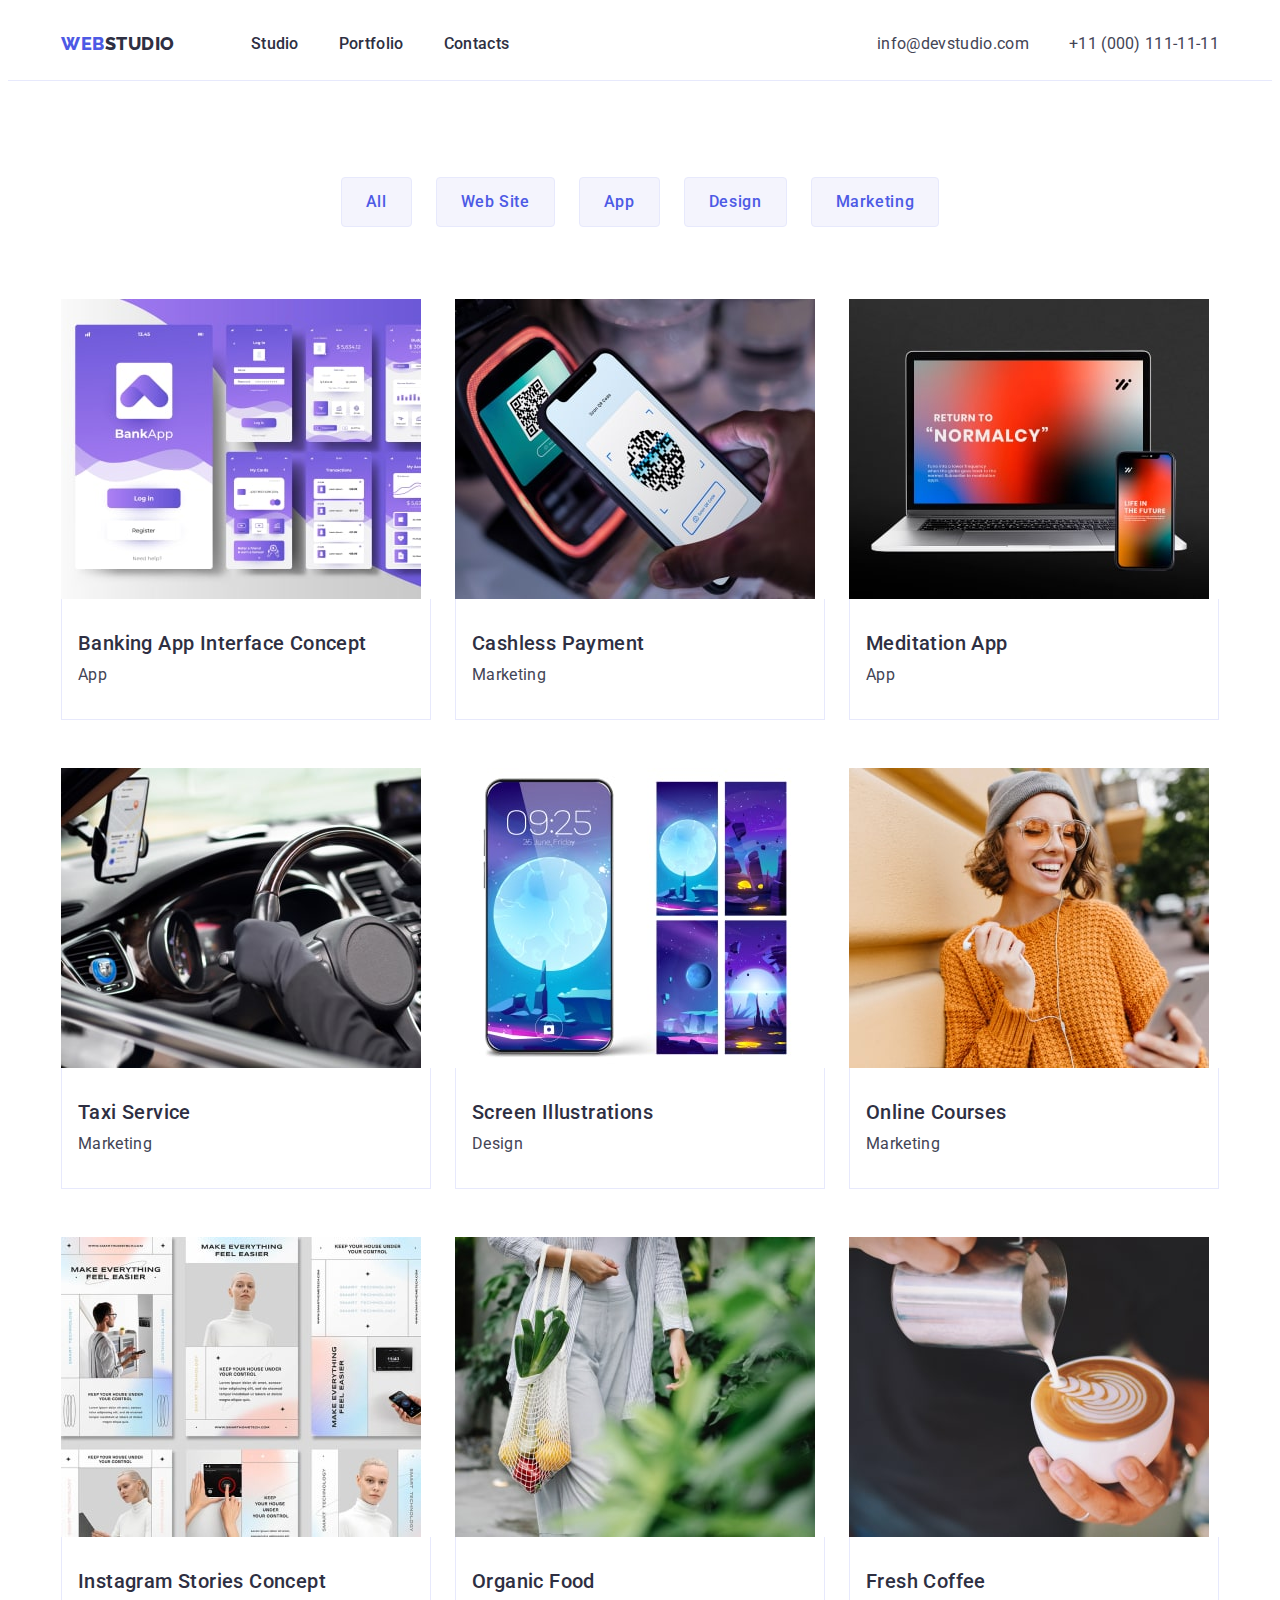
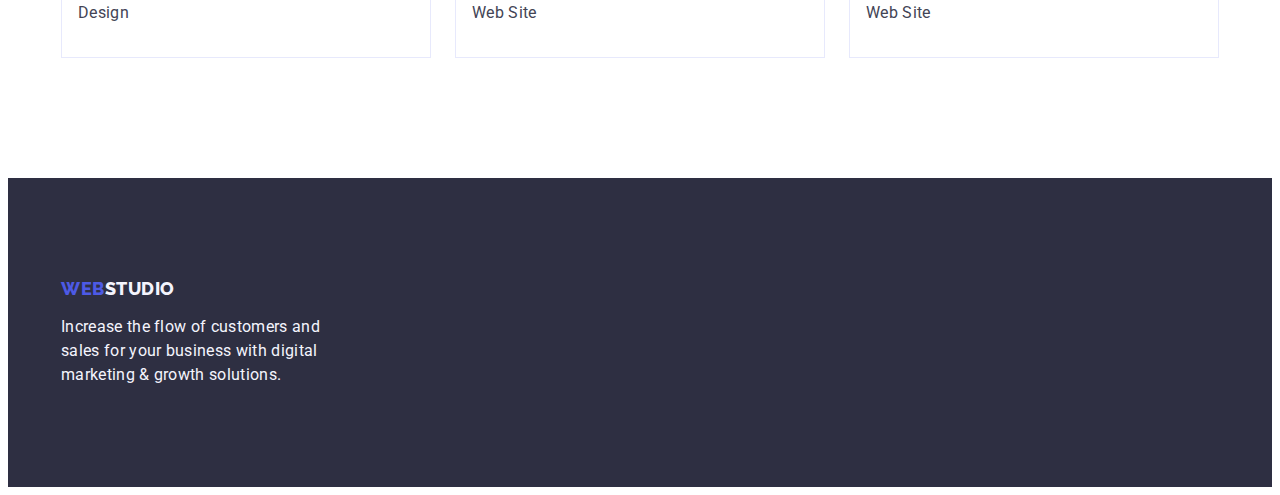
==== commit ecdd82c5: "Update2" ====
--- a/portfolio.html
+++ b/portfolio.html
@@ -57,8 +57,8 @@
       </div>
     </header>
     <main>
-      <section class="container portfolio-projects-section">
-        <!-- <div class="container"> -->
+      <section class="portfolio-projects-section">
+        <div class="container portfolio-projects-container">
           <h1 class="visually-hidden">Portfolio</h1>
           <ul class="filters-list list">
             <li>
@@ -170,7 +170,7 @@
                   width="360"
                   height="300"
                 />
-                <div class="portfolio-item-container"></div>
+                <div class="portfolio-item-container">
                   <h2 class="project-item-header">Instagram Stories Concept</h2>
                   <p class="project-item-text">Design</p>
                 </div>
@@ -206,11 +206,11 @@
               >
             </li>
           </ul>
-        <!-- </div> -->
+        </div>
       </section>
     </main>
-    <footer class="container footer">
-      <!-- <div class="container"> -->
+    <footer class="footer">
+      <div class="container footer-container">
         <div class="footer-block">
           <a class="header-logo link" href="./index.html"
             >Web<span class="footer-logo-studio">Studio</span></a
@@ -220,7 +220,7 @@
             marketing & growth solutions.
           </p>
         </div>
-      <!-- </div> -->
-    </footer>
+      </div>
+    </footer> 
   </body>
 </html>
--- a/css/styles.css
+++ b/css/styles.css
@@ -144,15 +144,19 @@
   left: 0px;
   top: 72px; */
   /* height: 600px; */
+  /* padding-top: 188px;
+  padding-bottom: 188px; */
+  text-align: center;
+  background: var(--color-navy-blue);
+}
+.hero-container {
   padding-top: 188px;
   padding-bottom: 188px;
-  text-align: center;
-  background: var(--color-navy-blue);
 }
 
 .hero-title {
   display: block;
-  width: 496px;
+  max-width: 496px;
   margin: 0 auto;
   /* padding-top: 188px; */
   font-weight: 700;
@@ -166,6 +170,7 @@
 
 .button {
   margin-top: 48px;
+  padding: 16px 32px;
   font-family: inherit;
   font-weight: 500;
   font-size: 16px;
@@ -210,7 +215,7 @@
   color: var(--color-slate);
 }
 
-.section-projects {
+.projects-container {
   padding-bottom: 120px;
 }
 .section-projects-header {
@@ -232,10 +237,13 @@
 
 .section-team {
   background-color: var(--color-cloud);
+
+}
+
+.team-container {
   padding-top: 120px;
   padding-bottom: 120px;
 }
-
 .team-main-header {
   font-weight: 700;
   font-size: 36px;
@@ -276,10 +284,13 @@
   text-align: center;
   letter-spacing: 0.02em;
   color: var(--color-slate);
+  margin-top:  8px;
 }
 
 .footer {
-  background: var(--color-navy-blue);
+  background: var(--color-navy-blue);}
+
+  .footer-container{
   padding-top: 100px;
   padding-bottom: 100px;
 }
@@ -304,10 +315,11 @@
 }
 
 /* portfolio */
-.portfolio-projects-section {
+.portfolio-projects-container {
   padding-top: 96px;
   padding-bottom: 120px;
 }
+
 .filters-list {
   display: flex;
   justify-content: center;
@@ -356,16 +368,17 @@
 .item-portfolio {
   /* width: 360px; */
   flex-basis: calc((100% - 48px) / 3);
-  /* margin-left: 24px;
-  margin-bottom: 48px; */
 }
 
 .portfolio-item-container {
   padding: 32px 16px;
-}
-
-.portfolio-projets-item {
-}
+  border-bottom: 1px solid #E7E9FC;
+  border-left:  1px solid #E7E9FC;
+  border-right:  1px solid #E7E9FC;
+}
+
+
+
 .project-item-header {
   /* margin-top: 32px; */
   margin-bottom: 8px;
